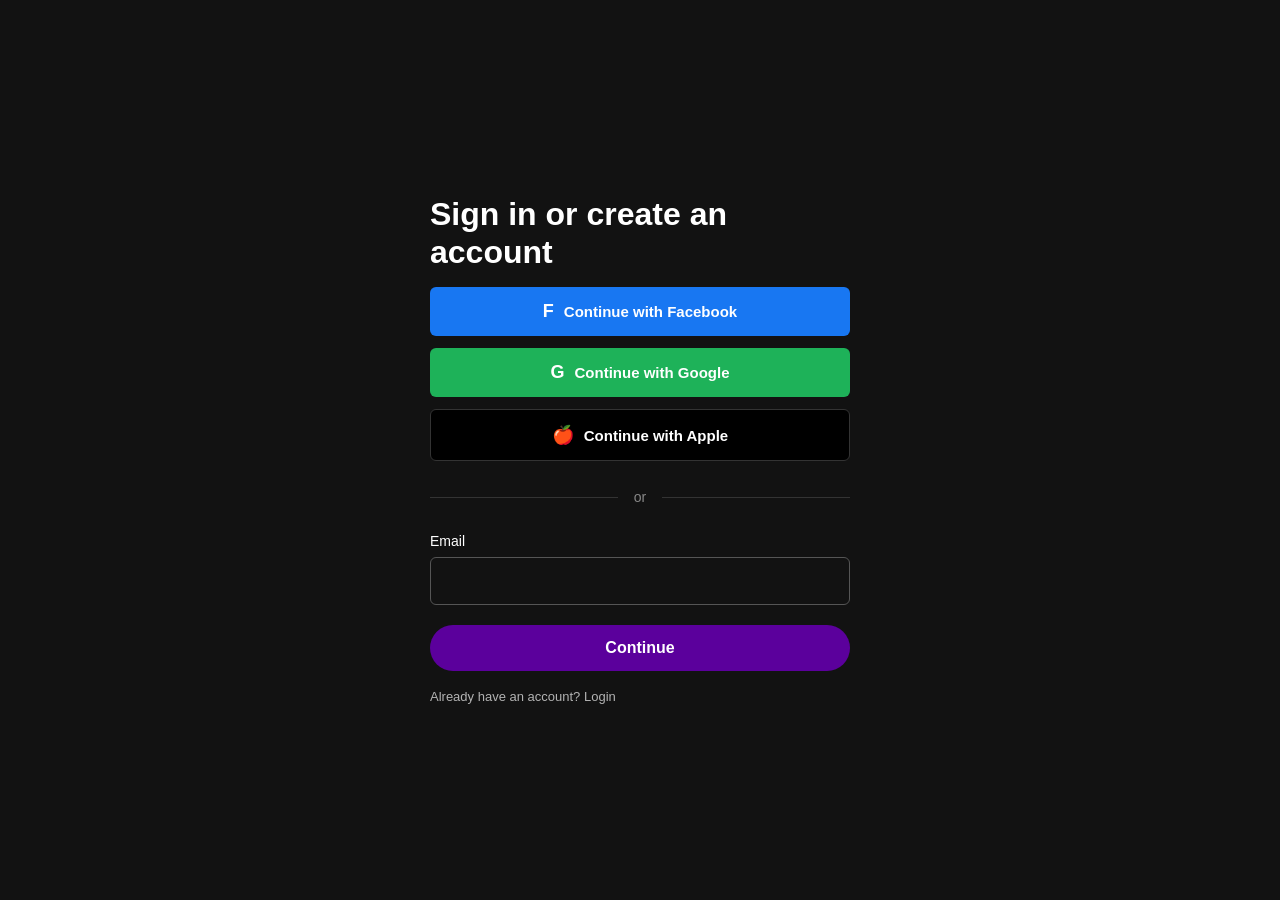
==== Createaccount.html @ 5d007534 "Add files via upload" ====
<!doctype html>
<html lang="vi">
  <head>
    <meta charset="UTF-8" />
    <title>Login - CloudMusic</title>
    <link rel="stylesheet" href="login.css" />
  </head>
  <body>
    <div class="login-container">
      <h1 class="main-title">Sign in or create an account</h1>
      <button class="social-btn facebook">
        <span class="icon">F</span> Continue with Facebook
      </button>
      <button class="social-btn google">
        <span class="icon">G</span> Continue with Google
      </button>
      <button class="social-btn apple">
        <span class="icon">🍎</span> Continue with Apple
      </button>
      <div class="divider">
        <span>or</span>
      </div>
      <form class="login-form">
        <label for="email">Email</label>
        <input type="email" id="email" required />
        <button type="submit" class="continue-btn">Continue</button>
        <div class="create-account-wrap">
          <a href="login.html" class="create-account-link"
            >Already have an account? Login</a
          >
        </div>
      </form>
    </div>
  </body>
</html>
---- login.css ----
* {
  margin: 0;
  padding: 0;
  box-sizing: border-box;
  font-family: Arial, Helvetica, sans-serif;
}

body {
  background-color: #121212;
  color: white;
  min-height: 100vh;
  display: flex;
  justify-content: center;
  align-items: center;
  padding: 20px;
}

.login-container {
  width: 100%;
  max-width: 420px;
}

.main-title {
  font-size: 32px;
  font-weight: 800;
  line-height: 1.2;
  margin-bottom: 16px;
}

.terms-text {
  font-size: 13px;
  color: #b3b3b3;
  line-height: 1.5;
  margin-bottom: 28px;
}

.terms-text a {
  color: #1e90ff;
  text-decoration: none;
}

.terms-text a:hover {
  text-decoration: underline;
}

.social-btn {
  width: 100%;
  padding: 14px;
  border: none;
  border-radius: 6px;
  font-size: 15px;
  font-weight: 600;
  cursor: pointer;
  display: flex;
  align-items: center;
  justify-content: center;
  gap: 10px;
  margin-bottom: 12px;
  transition: 0.2s;
}

.facebook {
  background-color: #1877f2;
  color: white;
}

.facebook:hover {
  background-color: #166fe5;
}

.google {
  background-color: #1eb259;
  color: white;
}

.google:hover {
  background-color: #4a4a4a;
}

.apple {
  background-color: #000;
  color: white;
  border: 1px solid #333;
}

.apple:hover {
  background-color: #111;
}

.social-btn .icon {
  font-size: 18px;
  font-weight: bold;
}

.divider {
  display: flex;
  align-items: center;
  margin: 28px 0;
  color: #888;
  font-size: 14px;
}

.divider::before,
.divider::after {
  content: "";
  flex: 1;
  height: 1px;
  background: #333;
}

.divider span {
  padding: 0 16px;
}

.login-form label {
  display: block;
  font-size: 14px;
  margin-bottom: 8px;
}

.login-form input {
  width: 100%;
  padding: 14px 16px;
  background: transparent;
  border: 1px solid #555;
  border-radius: 6px;
  color: white;
  font-size: 16px;
  outline: none;
  margin-bottom: 20px;
}

.login-form input:focus {
  border-color: #fff;
}

.continue-btn {
  width: 100%;
  padding: 14px;
  background-color: #5b009c;
  color: rgb(255, 255, 255);
  font-size: 16px;
  font-weight: 700;
  border: none;
  border-radius: 50px;
  cursor: pointer;
  transition: 0.2s;
}

.continue-btn:hover {
  background-color: #460ea8;
  transform: scale(1.02);
}

.create-account-wrap {
  margin-top: 16px;
  text-align: left;
}

.create-account-link {
  color: #b3b3b3;
  font-size: 13px;
  text-decoration: none;
  font-weight: 500;
  transition: 0.2s;
}

.create-account-link:hover {
  color: white;
  text-decoration: underline;
}
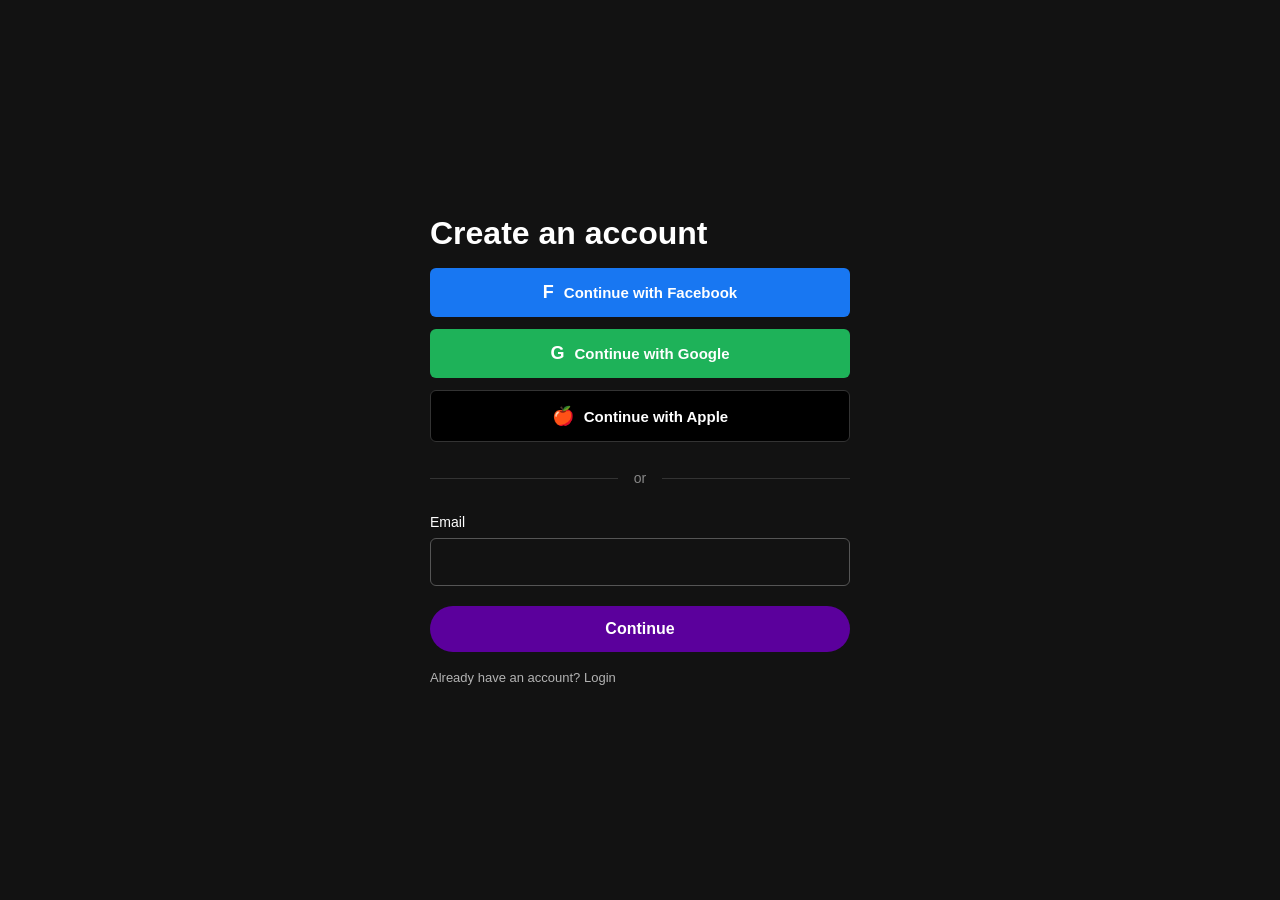
==== commit 7413670b: "Update Createaccount.html" ====
--- a/Createaccount.html
+++ b/Createaccount.html
@@ -2,12 +2,12 @@
 <html lang="vi">
   <head>
     <meta charset="UTF-8" />
-    <title>Login - CloudMusic</title>
+    <title>Create an Account - CloudMusic</title>
     <link rel="stylesheet" href="login.css" />
   </head>
   <body>
     <div class="login-container">
-      <h1 class="main-title">Sign in or create an account</h1>
+      <h1 class="main-title">Create an account</h1>
       <button class="social-btn facebook">
         <span class="icon">F</span> Continue with Facebook
       </button>
